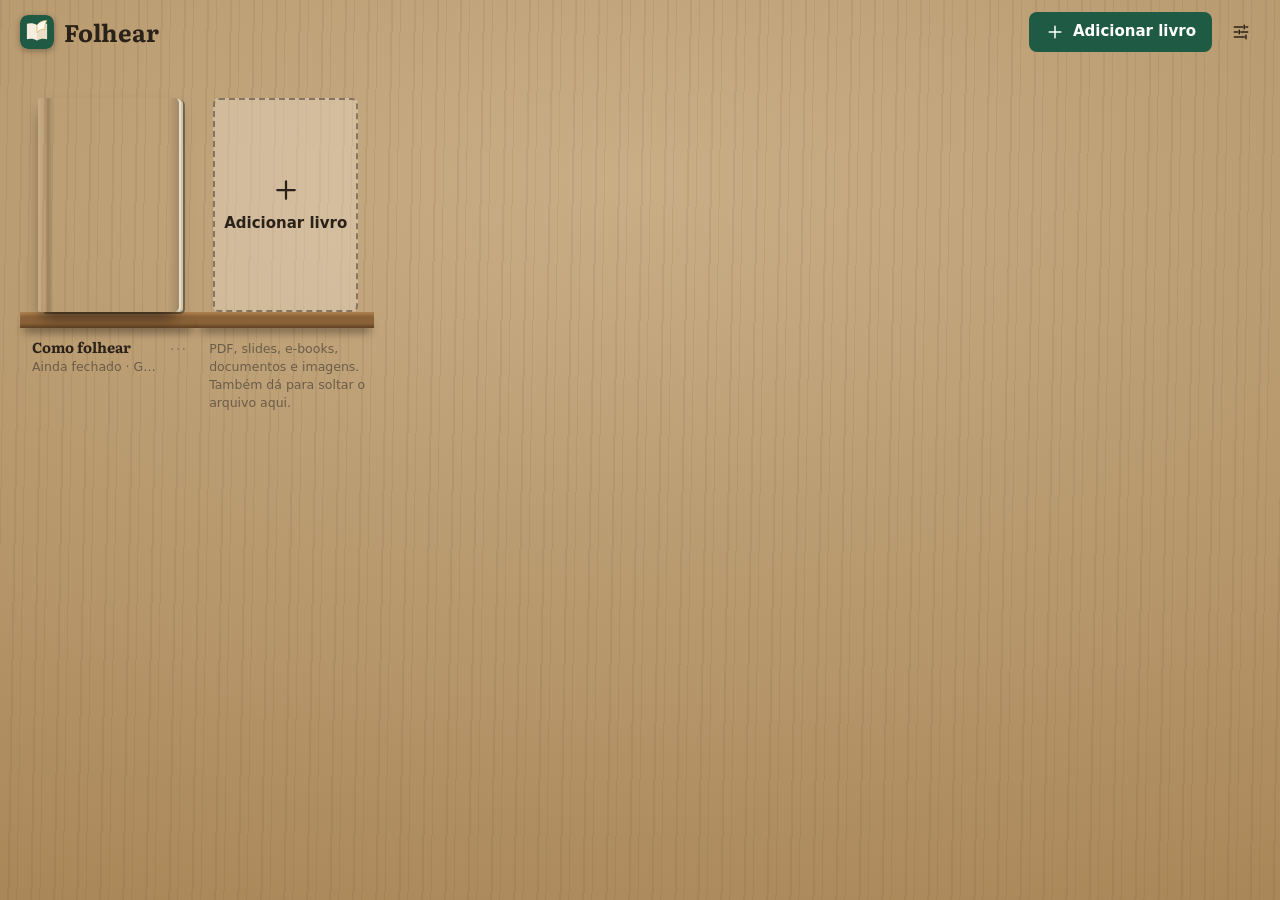
==== app/index.html @ 41f91c57 "Folhear 1.0: livro fisico em WebGL, formatos, estante e sincronizacao" ====
<!doctype html>
<html lang="pt-BR">
<head>
<meta charset="utf-8">
<meta name="viewport" content="width=device-width, initial-scale=1, viewport-fit=cover">
<title>Folhear</title>
<meta name="description" content="Folhear — abre PDF, slides, e-books e documentos dentro de um livro físico, com páginas que se curvam ao virar.">
<meta name="theme-color" content="#1f5a45">
<meta name="mobile-web-app-capable" content="yes">
<meta name="apple-mobile-web-app-capable" content="yes">
<meta name="apple-mobile-web-app-title" content="Folhear">
<link rel="manifest" href="manifest.webmanifest">
<link rel="icon" href="icons/icon-192.png">
<link rel="apple-touch-icon" href="icons/icon-192.png">
<link rel="stylesheet" href="app.css">
</head>
<body>
<div id="shelf">
  <header id="top"></header>
  <main id="books"></main>
</div>
<div id="reader" hidden>
  <canvas id="gl"></canvas>
  <div id="hint" hidden></div>
  <header id="rbar"></header>
  <footer id="rfoot"></footer>
  <aside id="side" hidden></aside>
</div>
<div id="drop" hidden><div><b>Solte para colocar na estante</b><span>PDF, EPUB, PPTX, DOCX, ODT, FB2, CBZ, TXT, Markdown, HTML, RTF e imagens</span></div></div>
<div id="busy" hidden><div class="busybox"><div class="spin"></div><p id="busytxt"></p></div></div>
<div id="toast"></div>
<input type="file" id="filepick" multiple hidden>
<script src="store.js"></script>
<script src="zip.js"></script>
<script src="flow.js"></script>
<script src="formats.js"></script>
<script src="pptx.js"></script>
<script src="book3d.js"></script>
<script src="app.js"></script>
</body>
</html>
---- app/app.css ----
/* Folhear — uma biblioteca: mesa e estante de madeira, verde de couro, latão. O livro é o assunto; a interface some. */
@font-face { font-family: Literata; src: url(fonts/literata-400.woff2) format('woff2'); font-weight: 400; font-style: normal; font-display: swap; }
@font-face { font-family: Literata; src: url(fonts/literata-400i.woff2) format('woff2'); font-weight: 400; font-style: italic; font-display: swap; }
@font-face { font-family: Literata; src: url(fonts/literata-700.woff2) format('woff2'); font-weight: 700; font-style: normal; font-display: swap; }
@font-face { font-family: Literata; src: url(fonts/literata-700i.woff2) format('woff2'); font-weight: 700; font-style: italic; font-display: swap; }

:root {
  --desk: #c9ae86; --desk2: #a98658; --grain: rgba(70, 40, 10, .07);
  --plank: #8b6238; --plank-hi: #b08350; --plank-lo: #5e4023;
  --ink: #2a2118; --mute: #6b5c49; --panel: #fbf6ea; --line: #dccfb6; --field: #fff;
  --accent: #1f5a45; --accent-ink: #fff; --brass: #9a7426; --danger: #a3312a;
  --bar: rgba(28, 20, 13, .78); --bar-ink: #f3ead8; --bar-mute: #c2b39a;
  --serif: Literata, Georgia, 'Times New Roman', serif;
  --sans: system-ui, -apple-system, 'Segoe UI', Roboto, sans-serif;
  color-scheme: light;
}
@media (prefers-color-scheme: dark) {
  :root:not([data-theme="light"]) {
    --desk: #33251a; --desk2: #1c130c; --grain: rgba(0, 0, 0, .16);
    --plank: #4b3321; --plank-hi: #6a4a30; --plank-lo: #2a1b10;
    --ink: #f0e7d6; --mute: #b5a58d; --panel: #2a2019; --line: #4b3c2e; --field: #1e1711;
    --accent: #2f7d61; --accent-ink: #fff; --brass: #d3aa5a; --danger: #e0766d;
    color-scheme: dark;
  }
}
:root[data-theme="dark"] {
  --desk: #33251a; --desk2: #1c130c; --grain: rgba(0, 0, 0, .16);
  --plank: #4b3321; --plank-hi: #6a4a30; --plank-lo: #2a1b10;
  --ink: #f0e7d6; --mute: #b5a58d; --panel: #2a2019; --line: #4b3c2e; --field: #1e1711;
  --accent: #2f7d61; --accent-ink: #fff; --brass: #d3aa5a; --danger: #e0766d;
  color-scheme: dark;
}

* { box-sizing: border-box; }
html, body { height: 100%; margin: 0; }
body {
  font: 15px/1.45 var(--sans); color: var(--ink); overflow: hidden; -webkit-tap-highlight-color: transparent;
  background: repeating-linear-gradient(91deg, var(--grain) 0 2px, transparent 2px 9px, var(--grain) 9px 10px, transparent 10px 23px), radial-gradient(120% 90% at 50% 20%, var(--desk), var(--desk2));
}
[hidden] { display: none !important; }
button { font: inherit; color: inherit; cursor: pointer; border: 0; background: none; padding: 0; }
button:focus-visible, input:focus-visible, a:focus-visible { outline: 2px solid var(--brass); outline-offset: 2px; }
.ic { width: 20px; height: 20px; fill: none; stroke: currentColor; stroke-width: 1.8; stroke-linecap: round; stroke-linejoin: round; flex: none; }
.grow { flex: 1; min-width: 0; }
.muted { color: var(--mute); font-size: 13.5px; }
.err { color: var(--danger); }

.btn { display: inline-flex; align-items: center; gap: 8px; padding: 9px 16px; border-radius: 8px; background: var(--accent); color: var(--accent-ink); font-weight: 600; white-space: nowrap; }
.btn:hover { filter: brightness(1.1); }
.btn.ghost { background: transparent; color: var(--ink); box-shadow: inset 0 0 0 1px var(--line); font-weight: 500; }
.btn.ghost:hover { background: color-mix(in srgb, var(--ink) 7%, transparent); filter: none; }
.btn.danger { background: var(--danger); }
.btn.sm { padding: 6px 11px; font-size: 13.5px; }
.btn.sm .ic { width: 16px; height: 16px; }
.icon { display: inline-grid; place-items: center; width: 38px; height: 38px; border-radius: 8px; }
.icon:hover { background: color-mix(in srgb, currentColor 14%, transparent); }
.icon.on { color: var(--brass); }
.link { color: var(--brass); font-weight: 600; text-decoration: underline; text-underline-offset: 3px; }

/* ---------- estante ---------- */
#shelf { height: 100%; display: flex; flex-direction: column; }
#top { display: flex; align-items: center; gap: 10px; padding: calc(12px + env(safe-area-inset-top, 0px)) 20px 12px; }
.brand { display: flex; align-items: center; gap: 10px; font: 700 24px/1 var(--serif); letter-spacing: -.01em; }
.brand svg { width: 34px; height: 34px; border-radius: 8px; box-shadow: 0 2px 6px rgba(0, 0, 0, .3); }
#books { flex: 1; overflow-y: auto; padding: 8px 20px calc(40px + env(safe-area-inset-bottom, 0px)); display: grid; grid-template-columns: repeat(auto-fill, minmax(168px, 1fr)); align-content: start; --vh: 214px; }
.slot { display: flex; flex-direction: column; min-width: 0; }
.stand { height: calc(var(--vh) + 26px); display: flex; align-items: flex-end; justify-content: center; padding: 0 12px; }
.vol { position: relative; width: min(100%, calc(var(--vh) * var(--ar))); aspect-ratio: var(--ar); border-radius: 2px 5px 5px 2px; transform-origin: 50% 100%; transition: transform .18s ease;
  box-shadow: 3px 0 0 -1px #e9e0cc, 5px 1px 0 -1px #cfc4ab, 6px 2px 0 0 rgba(0, 0, 0, .35), 0 10px 16px -4px rgba(0, 0, 0, .5); }
.vol img { display: block; width: 100%; height: 100%; border-radius: inherit; object-fit: cover; }
.vol::after { content: ''; position: absolute; inset: 0; border-radius: inherit; background: linear-gradient(90deg, rgba(255, 255, 255, .16), transparent 5%, rgba(0, 0, 0, .18) 7%, transparent 11%, transparent 92%, rgba(0, 0, 0, .14)); pointer-events: none; }
.vol:hover, .vol:focus-visible { transform: translateY(-6px) rotate(-1.2deg); }
.vol.away img { opacity: .5; filter: grayscale(.5); }
.vol .tag { position: absolute; left: 50%; bottom: 10px; transform: translateX(-50%); background: var(--bar); color: var(--bar-ink); font-size: 11.5px; padding: 3px 8px; border-radius: 20px; white-space: nowrap; }
.vol .mk { position: absolute; top: -3px; right: 16%; width: 13px; height: 34px; background: #b3282d; clip-path: polygon(0 0, 100% 0, 100% 100%, 50% 78%, 0 100%); box-shadow: 0 2px 3px rgba(0, 0, 0, .4); }
.vol.new { display: grid; place-items: center; box-shadow: none; border: 2px dashed color-mix(in srgb, var(--ink) 45%, transparent); border-radius: 6px; color: var(--ink); --ar: .68; background: color-mix(in srgb, var(--panel) 30%, transparent); }
.vol.new::after { display: none; }
.vol.new span { display: grid; justify-items: center; gap: 8px; font-weight: 600; padding: 8px; text-align: center; }
.vol.new .ic { width: 30px; height: 30px; }
.plank { height: 16px; background: linear-gradient(var(--plank-hi), var(--plank) 30%, var(--plank) 70%, var(--plank-lo)); box-shadow: 0 8px 10px -4px rgba(0, 0, 0, .45); }
.cap { display: flex; align-items: flex-start; gap: 2px; padding: 10px 4px 22px 12px; min-height: 76px; }
.cap div { flex: 1; min-width: 0; }
.cap b { display: -webkit-box; -webkit-box-orient: vertical; -webkit-line-clamp: 2; overflow: hidden; font: 700 14.5px/1.25 var(--serif); overflow-wrap: anywhere; }
.cap small { display: block; color: var(--mute); font-size: 12.5px; margin-top: 2px; white-space: nowrap; overflow: hidden; text-overflow: ellipsis; }
.cap small.wrap { white-space: normal; }
.cap .icon { width: 30px; height: 30px; margin-top: -4px; color: var(--mute); }

/* ---------- leitor ---------- */
#reader { position: fixed; inset: 0; }
#gl { position: absolute; inset: 0; width: 100%; height: 100%; display: block; touch-action: none; cursor: grab; outline: none; }
#gl:active { cursor: grabbing; }
#rbar, #rfoot { position: absolute; left: 0; right: 0; display: flex; align-items: center; gap: 4px; background: var(--bar); color: var(--bar-ink); backdrop-filter: blur(8px); transition: opacity .3s, transform .3s; }
#rbar { top: 0; padding: calc(6px + env(safe-area-inset-top, 0px)) 10px 6px; }
#rfoot { bottom: 0; padding: 8px 10px calc(8px + env(safe-area-inset-bottom, 0px)); gap: 8px; }
#reader.idle #rbar { opacity: 0; transform: translateY(-100%); pointer-events: none; }
#reader.idle #rfoot { opacity: 0; transform: translateY(100%); pointer-events: none; }
#rbar h1 { flex: 1; min-width: 0; margin: 0 6px; font: 700 16px/1.2 var(--serif); white-space: nowrap; overflow: hidden; text-overflow: ellipsis; }
#rbar .txt { font-weight: 700; font-family: var(--serif); width: auto; padding: 0 9px; }
#rfoot output { min-width: 108px; text-align: right; font-size: 13.5px; font-variant-numeric: tabular-nums; color: var(--bar-mute); white-space: nowrap; }
#rfoot input[type=range] { flex: 1; min-width: 0; accent-color: #d3aa5a; height: 22px; }
#hint { position: absolute; left: 50%; bottom: calc(84px + env(safe-area-inset-bottom, 0px)); transform: translateX(-50%); background: var(--bar); color: var(--bar-ink); padding: 8px 16px; border-radius: 24px; font-size: 14px; pointer-events: none; white-space: nowrap; max-width: calc(100% - 32px); overflow: hidden; text-overflow: ellipsis; }
#side { position: absolute; top: 0; right: 0; bottom: 0; width: min(360px, 100%); background: var(--panel); color: var(--ink); box-shadow: -8px 0 30px rgba(0, 0, 0, .4); display: flex; flex-direction: column; padding-top: env(safe-area-inset-top, 0px); }
#side header { display: flex; align-items: center; padding: 10px 10px 10px 20px; border-bottom: 1px solid var(--line); }
#side h2 { flex: 1; margin: 0; font: 700 19px var(--serif); }
#side .scroll { flex: 1; overflow-y: auto; padding: 8px 10px calc(20px + env(safe-area-inset-bottom, 0px)); }
#side h3 { margin: 16px 10px 6px; font: 600 12px var(--sans); letter-spacing: .08em; text-transform: uppercase; color: var(--mute); }
#side .row { display: flex; align-items: baseline; gap: 10px; width: 100%; text-align: left; padding: 8px 10px; border-radius: 6px; font-family: var(--serif); }
#side .row:hover { background: color-mix(in srgb, var(--ink) 8%, transparent); }
#side .row.l2 { padding-left: 28px; font-size: 14px; }
#side .row span { flex: 1; min-width: 0; overflow-wrap: anywhere; }
#side .row i { font-style: normal; color: var(--mute); font-size: 13px; font-variant-numeric: tabular-nums; }
#side .row.cur { color: var(--brass); font-weight: 700; }
#side p { margin: 4px 10px; }

/* ---------- janelas, avisos ---------- */
.modalwrap { position: fixed; inset: 0; z-index: 30; background: rgba(15, 10, 6, .55); display: grid; place-items: center; padding: 16px; overflow-y: auto; }
.modal { width: min(520px, 100%); background: var(--panel); border-radius: 12px; box-shadow: 0 20px 60px rgba(0, 0, 0, .5); padding: 22px; max-height: 100%; overflow-y: auto; }
.modal h2 { margin: 0 0 14px; font: 700 22px/1.2 var(--serif); text-wrap: balance; }
.modal label { display: block; margin: 18px 0 6px; font-size: 12px; font-weight: 600; letter-spacing: .08em; text-transform: uppercase; color: var(--mute); }
.modal p { margin: 0 0 8px; }
.modal input[type=text] { width: 100%; padding: 9px 11px; border: 1px solid var(--line); border-radius: 8px; background: var(--field); color: var(--ink); font: inherit; }
.modal .row { display: flex; gap: 8px; align-items: center; }
.modal .row.wrap { flex-wrap: wrap; }
.modal .foot { display: flex; justify-content: flex-end; gap: 8px; margin-top: 22px; flex-wrap: wrap; }
.modal dl { display: grid; grid-template-columns: auto 1fr; gap: 4px 14px; margin: 12px 0 0; font-size: 14px; }
.modal dt { color: var(--mute); }
.modal dd { margin: 0; overflow-wrap: anywhere; }
.seg { display: inline-flex; border-radius: 8px; box-shadow: inset 0 0 0 1px var(--line); overflow: hidden; }
.seg button { padding: 7px 14px; }
.seg button.on { background: var(--accent); color: var(--accent-ink); font-weight: 600; }
#toast { position: fixed; z-index: 40; left: 50%; bottom: calc(24px + env(safe-area-inset-bottom, 0px)); transform: translate(-50%, 30px); opacity: 0; pointer-events: none; transition: .25s; background: #1c140d; color: #f3ead8; padding: 11px 18px; border-radius: 10px; display: flex; gap: 14px; align-items: center; max-width: calc(100% - 32px); box-shadow: 0 8px 24px rgba(0, 0, 0, .4); }
#toast.on { opacity: 1; transform: translate(-50%, 0); pointer-events: auto; }
#toast .link { color: #e3bf73; white-space: nowrap; }
#busy, #drop { position: fixed; inset: 0; z-index: 35; display: grid; place-items: center; background: rgba(15, 10, 6, .5); padding: 16px; }
.busybox { background: var(--panel); border-radius: 12px; padding: 22px 26px; display: flex; align-items: center; gap: 16px; max-width: 100%; box-shadow: 0 20px 60px rgba(0, 0, 0, .5); }
.busybox p { margin: 0; overflow-wrap: anywhere; }
.spin { width: 26px; height: 26px; flex: none; border-radius: 50%; border: 3px solid var(--line); border-top-color: var(--accent); animation: spin .8s linear infinite; }
@keyframes spin { to { transform: rotate(1turn); } }
#drop div { border: 3px dashed #e3bf73; border-radius: 16px; padding: 36px 30px; color: #f3ead8; text-align: center; display: grid; gap: 8px; max-width: 520px; pointer-events: none; }
#drop b { font: 700 24px var(--serif); }

@media (max-width: 620px) {
  #top { padding-inline: 16px; }
  #top .btn span { display: none; }
  #top .btn { padding: 9px 11px; }
  #books { padding-inline: 16px; grid-template-columns: repeat(auto-fill, minmax(132px, 1fr)); --vh: 168px; }
  .stand { padding: 0 8px; }
  .cap { padding-left: 8px; }
  #rbar .opt { display: none; }
  #rfoot output { min-width: 86px; font-size: 12.5px; }
}
@media (prefers-reduced-motion: reduce) { * { transition: none !important; } .spin { animation-duration: 2s; } }
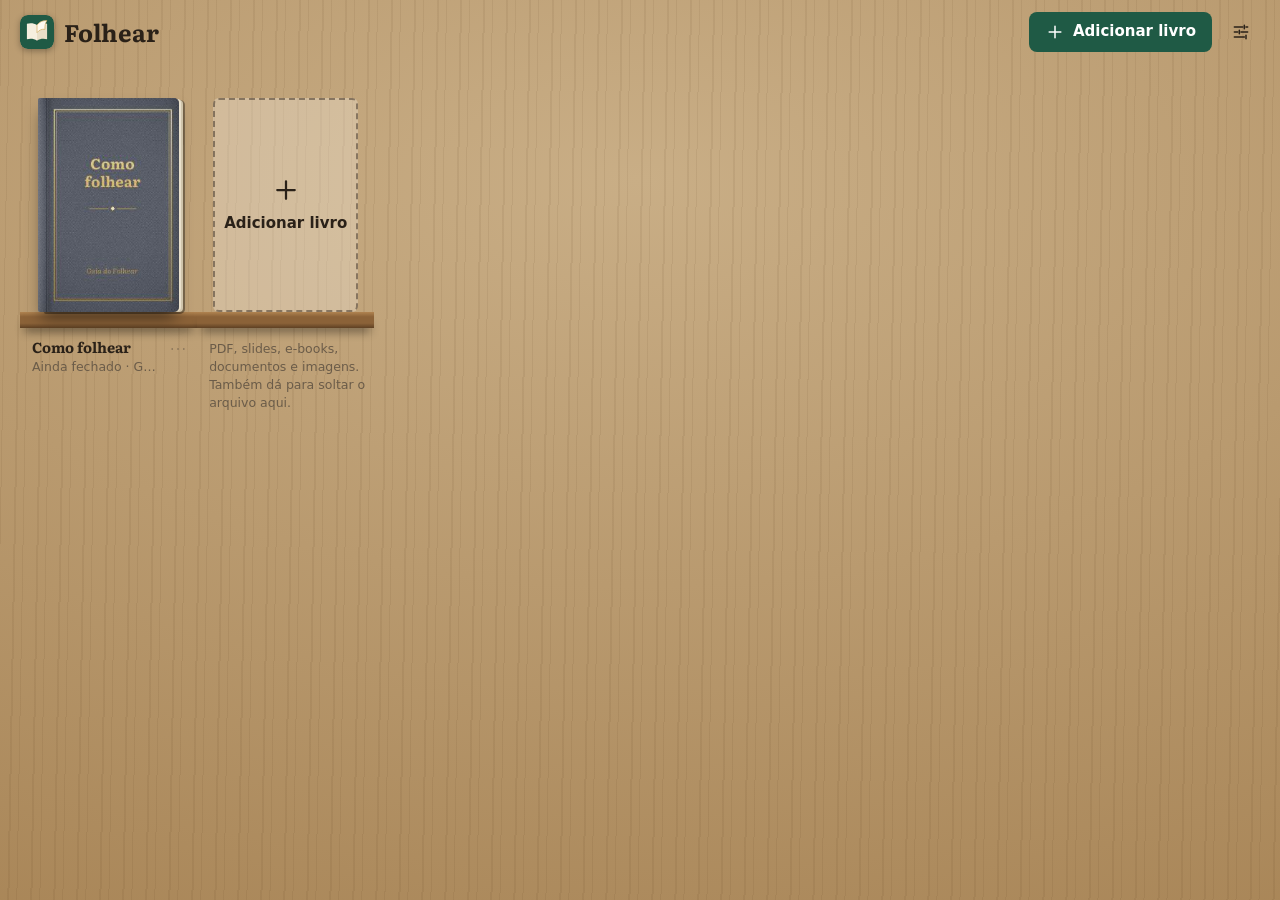
==== commit 53e39fde: "Sincronização pela conta Google no site e no celular" ====
--- a/app/index.html
+++ b/app/index.html
@@ -30,6 +30,7 @@
 <div id="busy" hidden><div class="busybox"><div class="spin"></div><p id="busytxt"></p></div></div>
 <div id="toast"></div>
 <input type="file" id="filepick" multiple hidden>
+<script src="gsync.js" data-app="folhear"></script>
 <script src="store.js"></script>
 <script src="zip.js"></script>
 <script src="flow.js"></script>
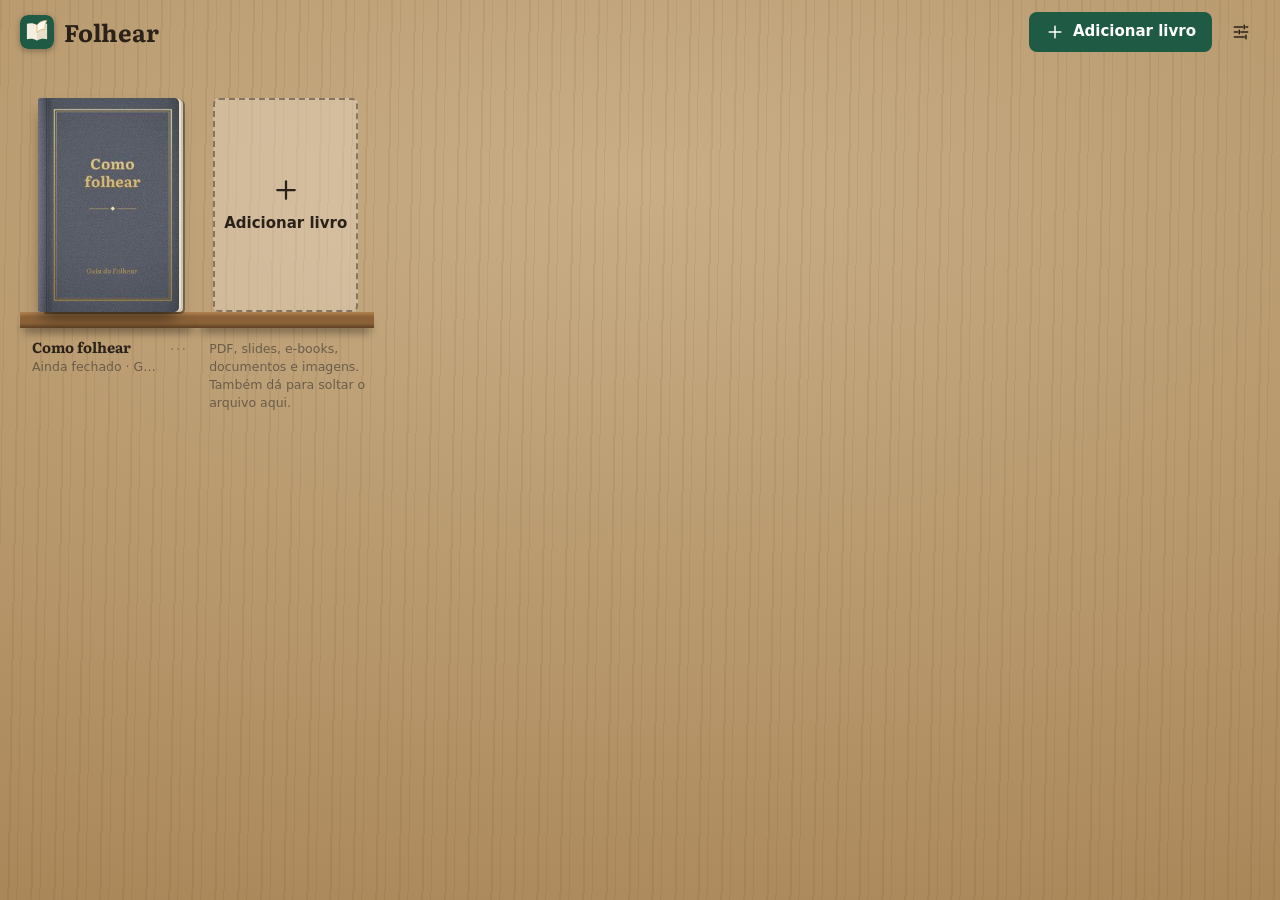
==== commit 8eada2bd: "Elo: vínculos do Workspace dentro do app (aba de vínculos, abrir direto no item, cópias espelhadas)" ====
--- a/app/index.html
+++ b/app/index.html
@@ -38,5 +38,6 @@
 <script src="pptx.js"></script>
 <script src="book3d.js"></script>
 <script src="app.js"></script>
+<script src="elo.js" data-app="folhear"></script>
 </body>
 </html>
